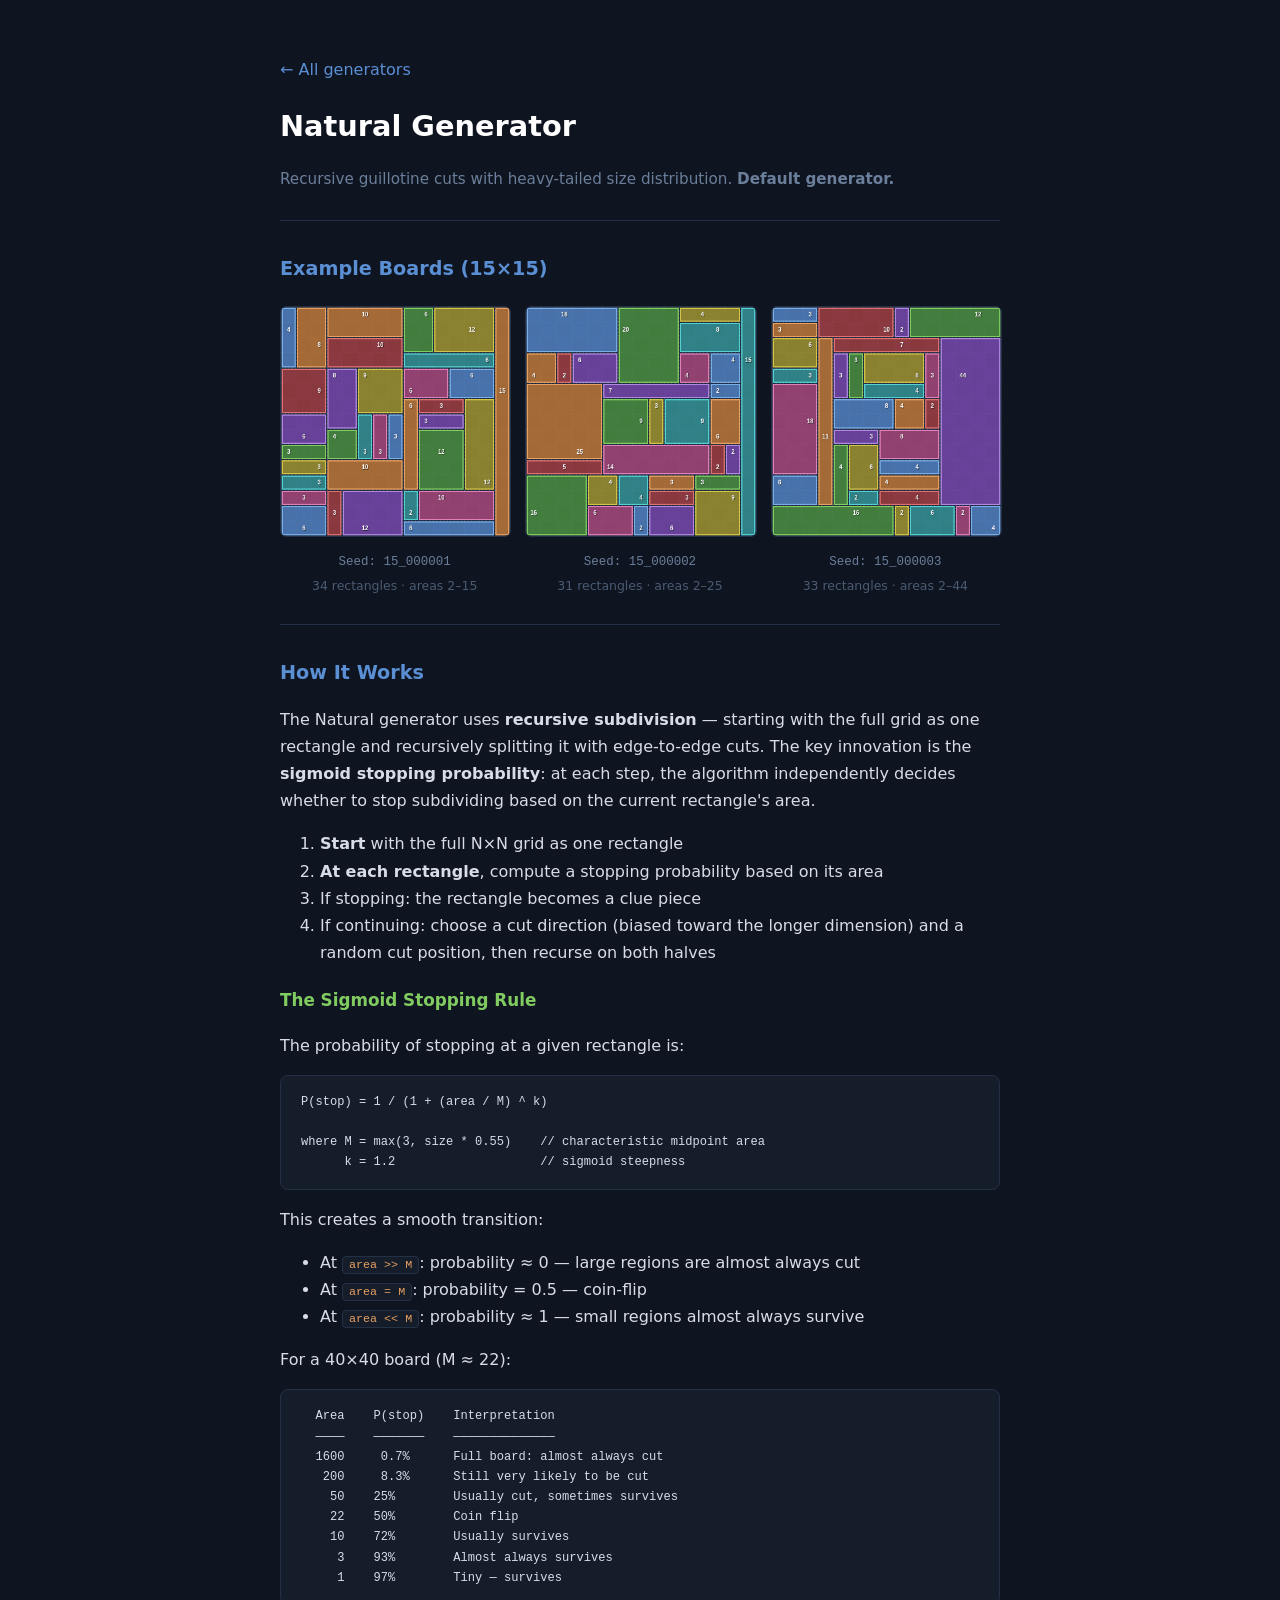
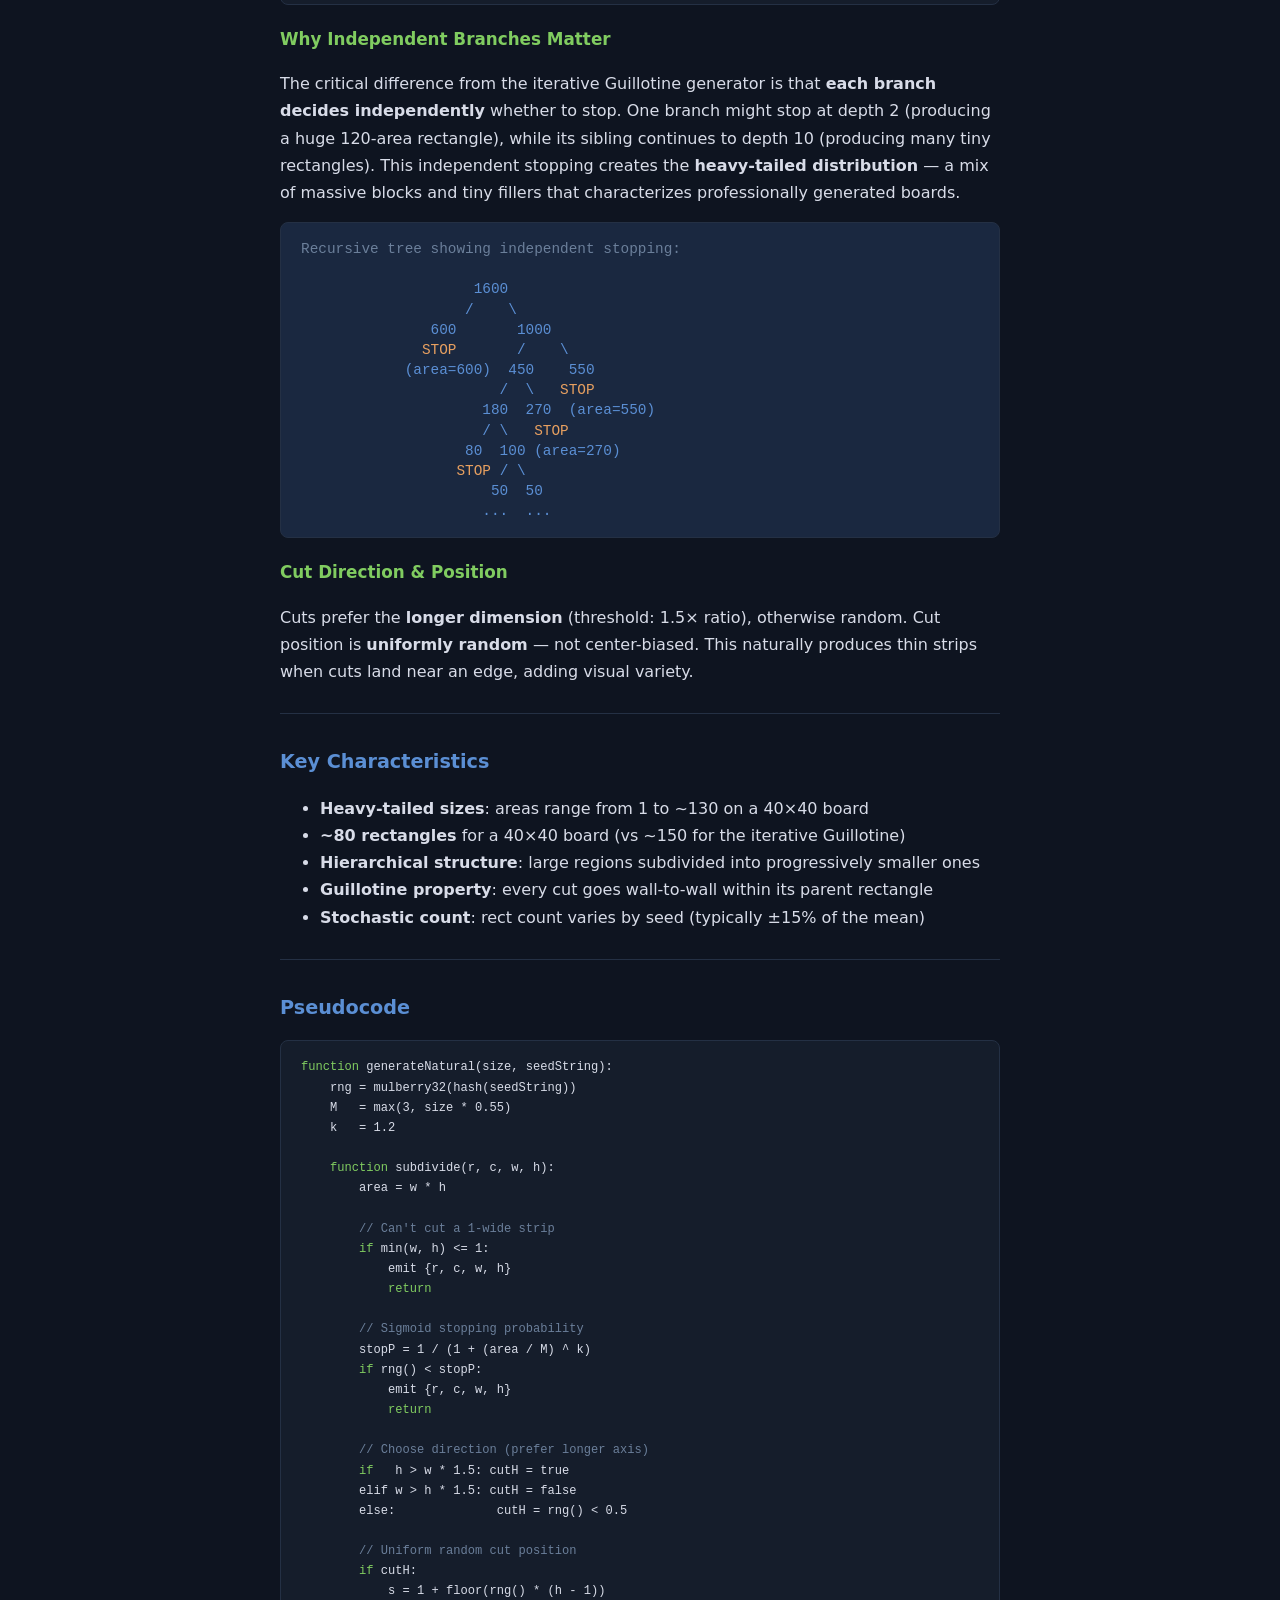
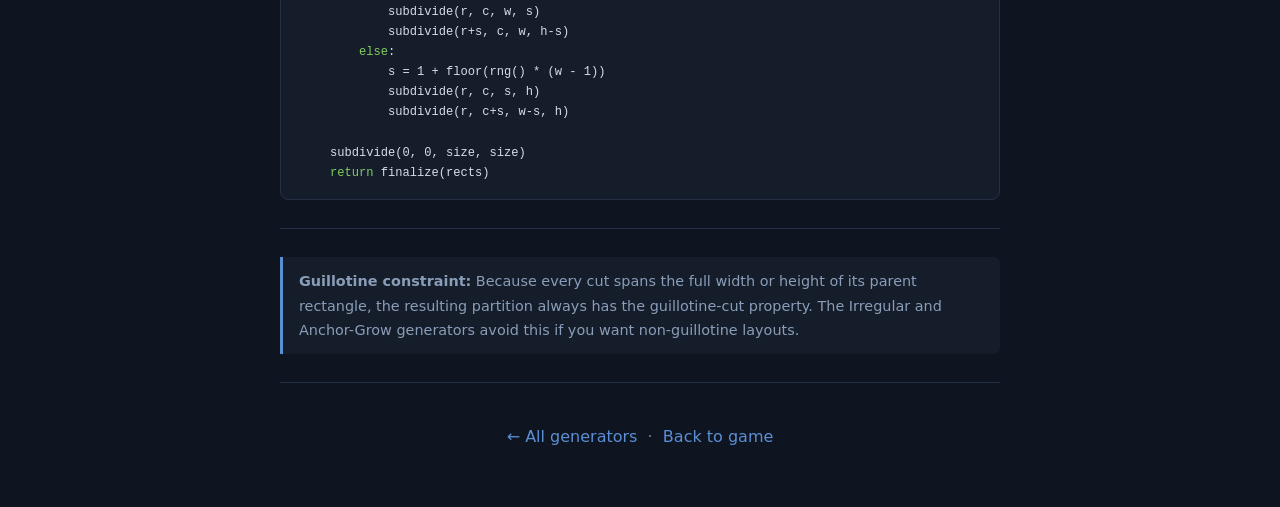
==== how-natural.html @ dd3a6237 "Initial upload" ====
<!DOCTYPE html>
<html lang="en">
<head>
  <meta charset="UTF-8">
  <meta name="viewport" content="width=device-width, initial-scale=1.0">
  <title>Natural Generator — Shikaku</title>
  <style>
    body { background: #0e1420; color: #d8dce8; font-family: 'Inter','Segoe UI',system-ui,sans-serif; max-width: 720px; margin: 0 auto; padding: 40px 24px; line-height: 1.7; }
    h1 { color: #fff; font-size: 1.8rem; margin-bottom: 4px; }
    h2 { color: #5b8fd4; font-size: 1.2rem; margin-top: 32px; }
    h3 { color: #80cc60; font-size: 1.05rem; margin-top: 20px; }
    a { color: #5b8fd4; text-decoration: none; } a:hover { text-decoration: underline; }
    hr { border: none; border-top: 1px solid #243044; margin: 28px 0; }
    .dim { color: #6b7f9a; }
    .subtitle { color: #6b7f9a; font-size: 0.95rem; margin-bottom: 0; }
    code { background: #151d2b; border: 1px solid #243044; border-radius: 4px; padding: 1px 6px; font-size: 0.9em; color: #e8a060; }
    pre { background: #151d2b; border: 1px solid #243044; border-radius: 8px; padding: 16px 20px; overflow-x: auto; font-size: 0.84rem; line-height: 1.5; color: #d8dce8; }
    pre code { background: none; border: none; padding: 0; color: inherit; }
    .green { color: #80cc60; } .highlight { color: #e8a060; }
    .note { background: #151d2b; border-left: 3px solid #5b8fd4; padding: 12px 16px; margin: 16px 0; border-radius: 0 6px 6px 0; font-size: 0.9rem; color: #8a9db8; }
    .boards { display: grid; grid-template-columns: repeat(auto-fit, minmax(200px, 1fr)); gap: 16px; margin: 20px 0; }
    .board-example { text-align: center; }
    .board-example canvas { border: 1px solid #243044; }
    .board-info { margin-top: 6px; display: flex; flex-direction: column; gap: 2px; }
    .board-seed { font-family: 'Consolas','SF Mono',monospace; font-size: 0.78rem; color: #6b7f9a; }
    .board-stats { font-size: 0.78rem; color: #4a5b72; }
    .diagram { background: #1a2840; border: 1px solid #243044; border-radius: 8px; padding: 16px 20px; font-family: monospace; font-size: 0.9rem; line-height: 1.4; white-space: pre; overflow-x: auto; color: #5b8fd4; margin: 16px 0; }
  </style>
</head>
<body>

<p><a href="how-generation-works.html">&larr; All generators</a></p>

<h1>Natural Generator</h1>
<p class="subtitle">Recursive guillotine cuts with heavy-tailed size distribution. <strong>Default generator.</strong></p>

<hr>

<h2>Example Boards (15&times;15)</h2>
<div class="boards" id="examples"></div>

<hr>

<h2>How It Works</h2>

<p>The Natural generator uses <strong>recursive subdivision</strong> — starting with the full grid as
one rectangle and recursively splitting it with edge-to-edge cuts. The key innovation is the
<strong>sigmoid stopping probability</strong>: at each step, the algorithm independently decides
whether to stop subdividing based on the current rectangle's area.</p>

<ol>
  <li><strong>Start</strong> with the full N&times;N grid as one rectangle</li>
  <li><strong>At each rectangle</strong>, compute a stopping probability based on its area</li>
  <li>If stopping: the rectangle becomes a clue piece</li>
  <li>If continuing: choose a cut direction (biased toward the longer dimension) and a
  random cut position, then recurse on both halves</li>
</ol>

<h3>The Sigmoid Stopping Rule</h3>

<p>The probability of stopping at a given rectangle is:</p>

<pre><code>P(stop) = 1 / (1 + (area / M) ^ k)

where M = max(3, size * 0.55)    // characteristic midpoint area
      k = 1.2                    // sigmoid steepness</code></pre>

<p>This creates a smooth transition:</p>
<ul>
  <li>At <code>area >> M</code>: probability &asymp; 0 — large regions are almost always cut</li>
  <li>At <code>area = M</code>: probability = 0.5 — coin-flip</li>
  <li>At <code>area << M</code>: probability &asymp; 1 — small regions almost always survive</li>
</ul>

<p>For a 40&times;40 board (M &asymp; 22):</p>
<pre><code>  Area    P(stop)    Interpretation
  ────    ───────    ──────────────
  1600     0.7%      Full board: almost always cut
   200     8.3%      Still very likely to be cut
    50    25%        Usually cut, sometimes survives
    22    50%        Coin flip
    10    72%        Usually survives
     3    93%        Almost always survives
     1    97%        Tiny — survives</code></pre>

<h3>Why Independent Branches Matter</h3>

<p>The critical difference from the iterative Guillotine generator is that <strong>each branch
decides independently</strong> whether to stop. One branch might stop at depth 2 (producing a
huge 120-area rectangle), while its sibling continues to depth 10 (producing many tiny
rectangles). This independent stopping creates the <strong>heavy-tailed distribution</strong> —
a mix of massive blocks and tiny fillers that characterizes professionally generated boards.</p>

<div class="diagram"><span class="dim">Recursive tree showing independent stopping:</span>

                    1600
                   /    \
               600       1000
              <span class="highlight">STOP</span>       /    \
            (area=600)  450    550
                       /  \   <span class="highlight">STOP</span>
                     180  270  (area=550)
                     / \   <span class="highlight">STOP</span>
                   80  100 (area=270)
                  <span class="highlight">STOP</span> / \
                      50  50
                     ...  ...</div>

<h3>Cut Direction &amp; Position</h3>

<p>Cuts prefer the <strong>longer dimension</strong> (threshold: 1.5&times; ratio), otherwise random.
Cut position is <strong>uniformly random</strong> — not center-biased. This naturally produces thin
strips when cuts land near an edge, adding visual variety.</p>

<hr>

<h2>Key Characteristics</h2>

<ul>
  <li><strong>Heavy-tailed sizes</strong>: areas range from 1 to ~130 on a 40&times;40 board</li>
  <li><strong>~80 rectangles</strong> for a 40&times;40 board (vs ~150 for the iterative Guillotine)</li>
  <li><strong>Hierarchical structure</strong>: large regions subdivided into progressively smaller ones</li>
  <li><strong>Guillotine property</strong>: every cut goes wall-to-wall within its parent rectangle</li>
  <li><strong>Stochastic count</strong>: rect count varies by seed (typically &plusmn;15% of the mean)</li>
</ul>

<hr>

<h2>Pseudocode</h2>

<pre><code><span class="green">function</span> generateNatural(size, seedString):
    rng = mulberry32(hash(seedString))
    M   = max(3, size * 0.55)
    k   = 1.2

    <span class="green">function</span> subdivide(r, c, w, h):
        area = w * h

        <span class="dim">// Can't cut a 1-wide strip</span>
        <span class="green">if</span> min(w, h) &lt;= 1:
            emit {r, c, w, h}
            <span class="green">return</span>

        <span class="dim">// Sigmoid stopping probability</span>
        stopP = 1 / (1 + (area / M) ^ k)
        <span class="green">if</span> rng() &lt; stopP:
            emit {r, c, w, h}
            <span class="green">return</span>

        <span class="dim">// Choose direction (prefer longer axis)</span>
        <span class="green">if</span>   h &gt; w * 1.5: cutH = true
        elif w &gt; h * 1.5: cutH = false
        else:              cutH = rng() &lt; 0.5

        <span class="dim">// Uniform random cut position</span>
        <span class="green">if</span> cutH:
            s = 1 + floor(rng() * (h - 1))
            subdivide(r, c, w, s)
            subdivide(r+s, c, w, h-s)
        <span class="green">else</span>:
            s = 1 + floor(rng() * (w - 1))
            subdivide(r, c, s, h)
            subdivide(r, c+s, w-s, h)

    subdivide(0, 0, size, size)
    <span class="green">return</span> finalize(rects)</code></pre>

<hr>

<div class="note">
<strong>Guillotine constraint:</strong> Because every cut spans the full width or height of its
parent rectangle, the resulting partition always has the guillotine-cut property. The Irregular
and Anchor-Grow generators avoid this if you want non-guillotine layouts.
</div>

<hr>

<p class="dim" style="text-align:center; margin-top: 40px;">
  <a href="how-generation-works.html">&larr; All generators</a> &nbsp;&middot;&nbsp;
  <a href="index.html">Back to game</a>
</p>

<script src="generator.js"></script>
<script src="board-preview.js"></script>
<script>
renderBoardSet('examples', 15, 'natural', ['15_000001', '15_000002', '15_000003']);
</script>
</body>
</html>
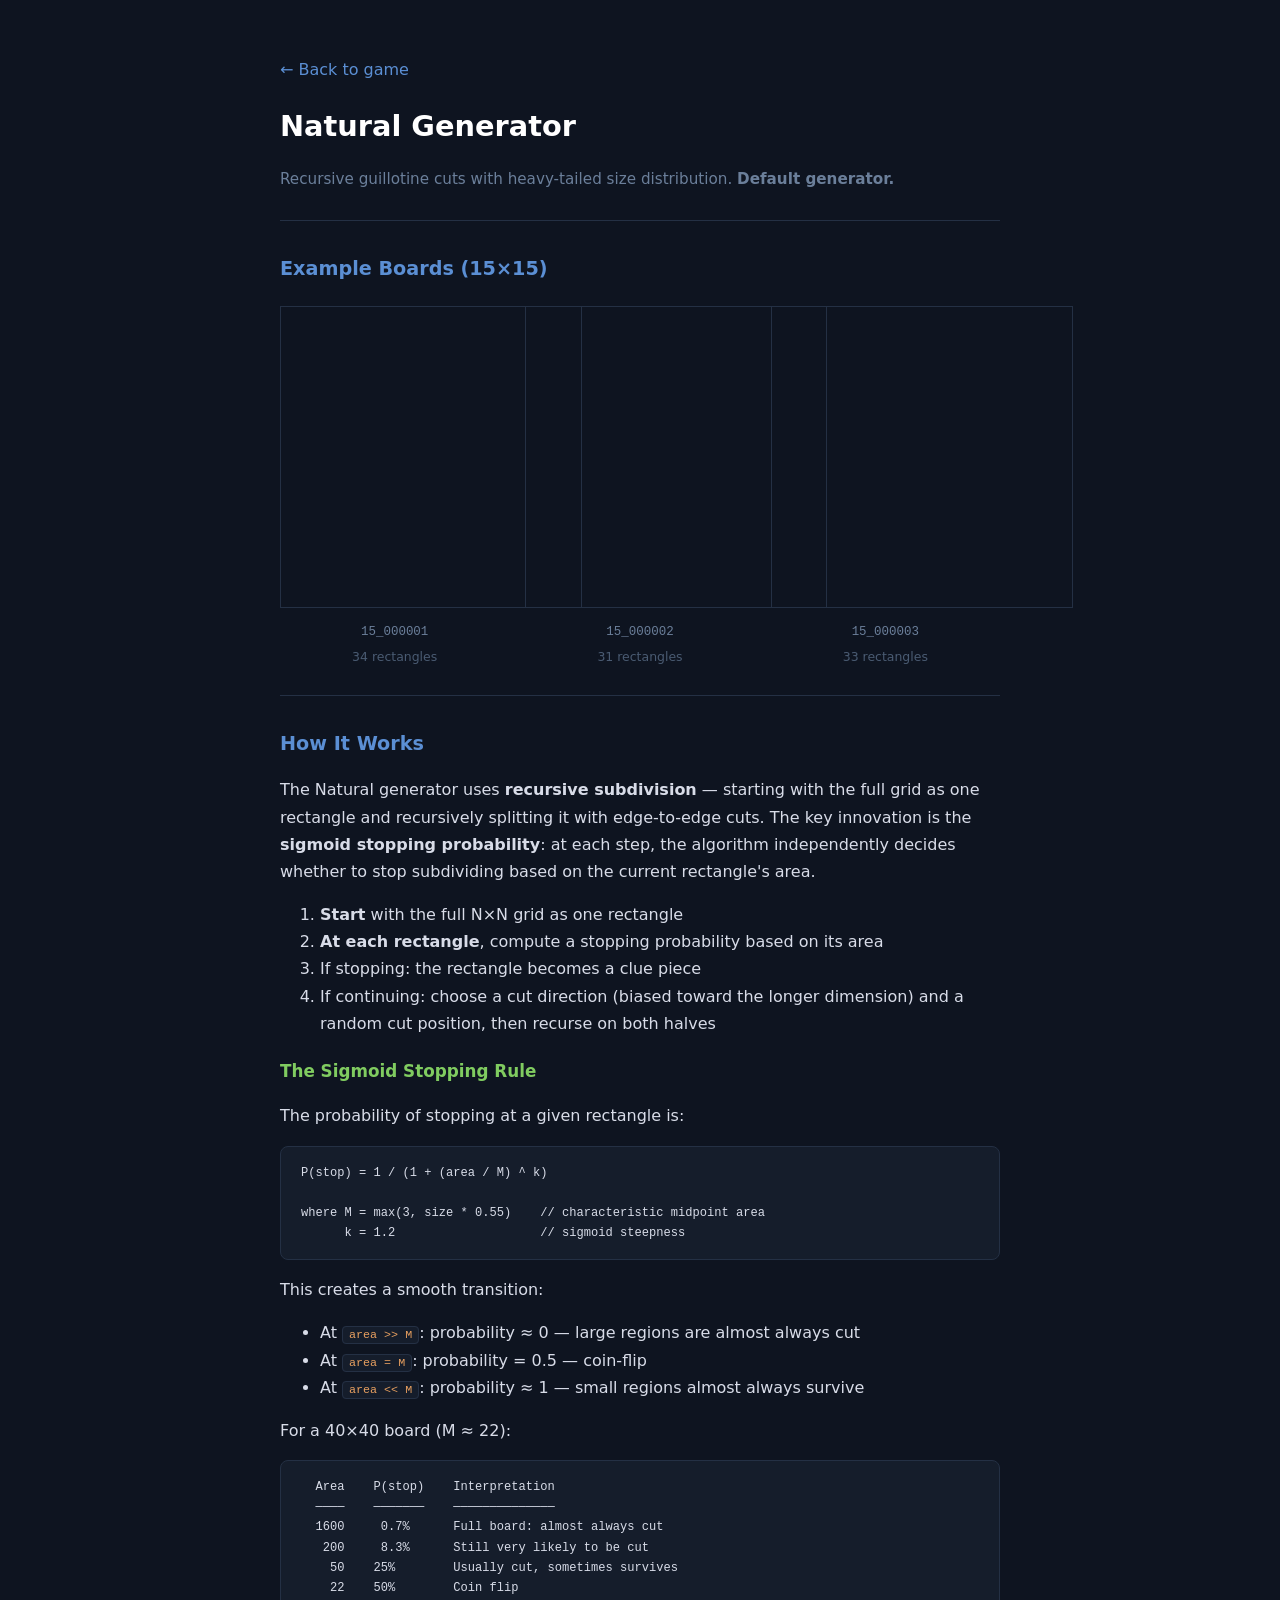
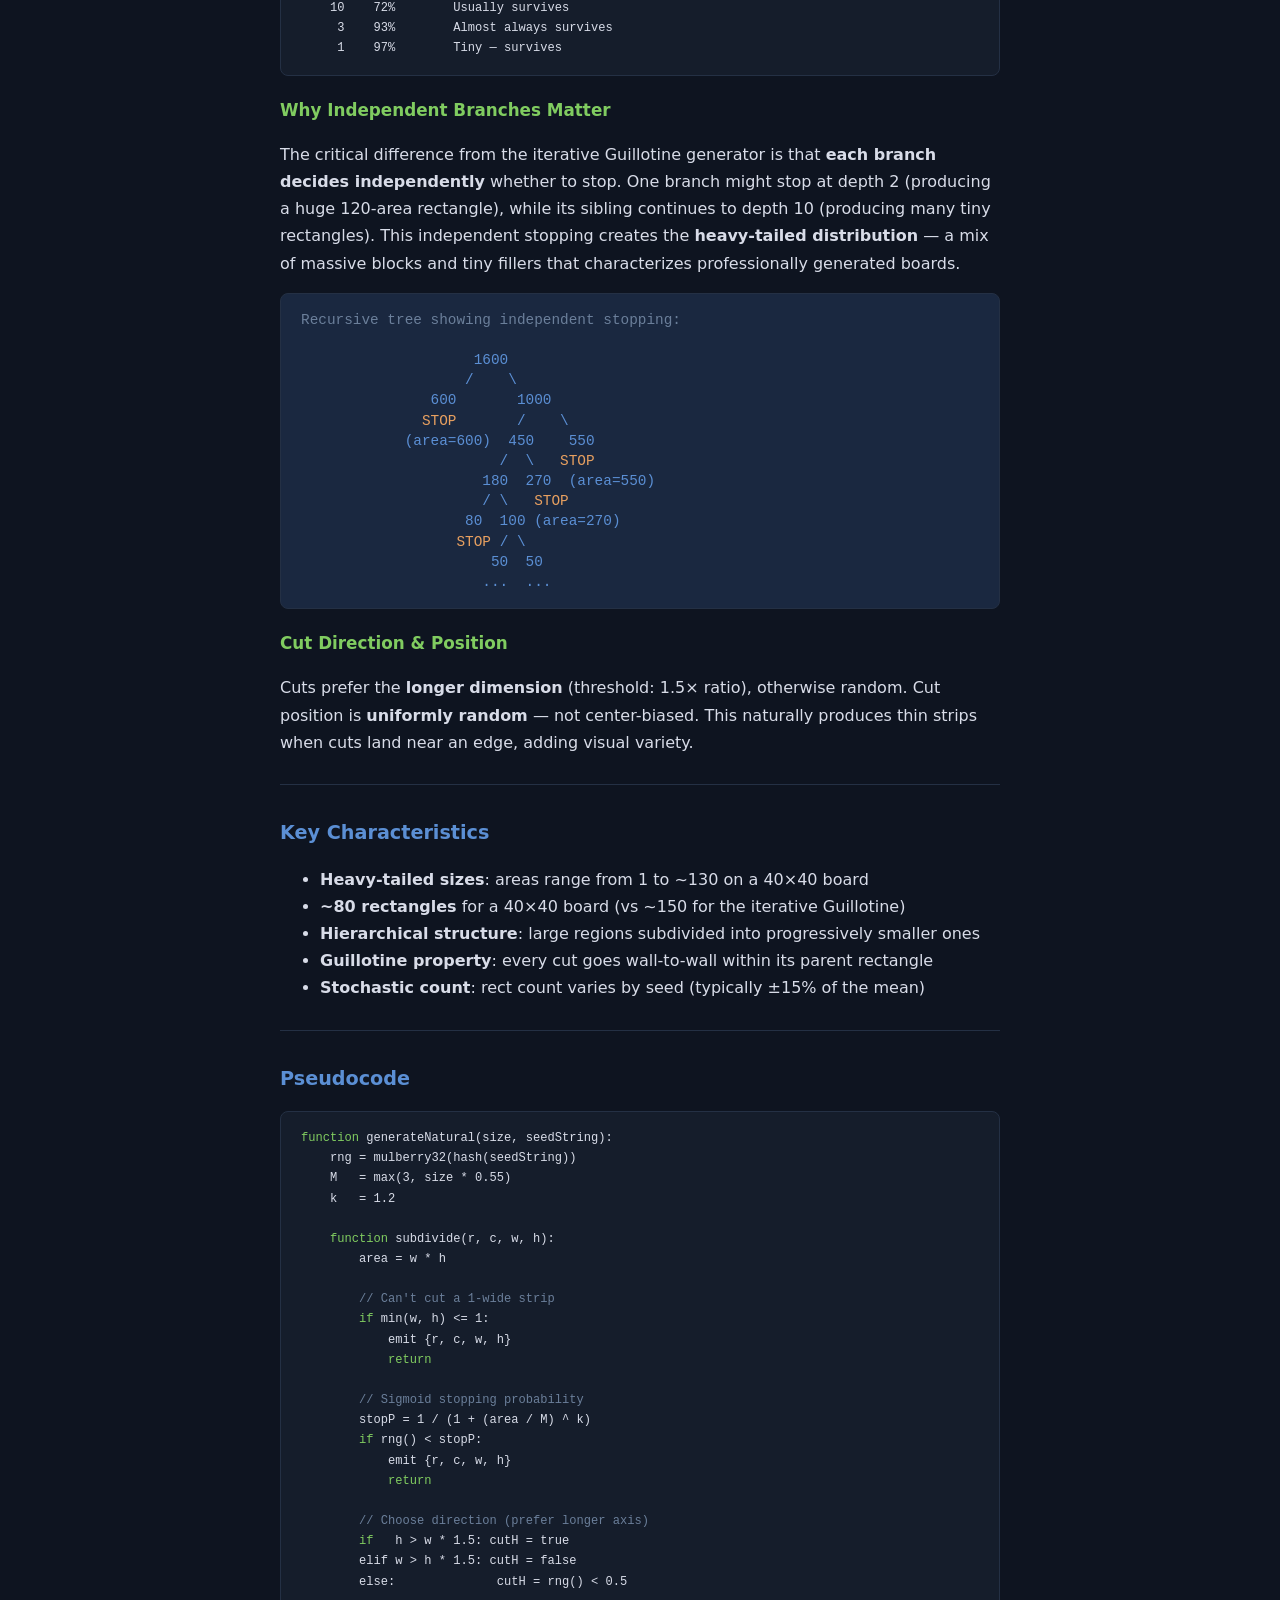
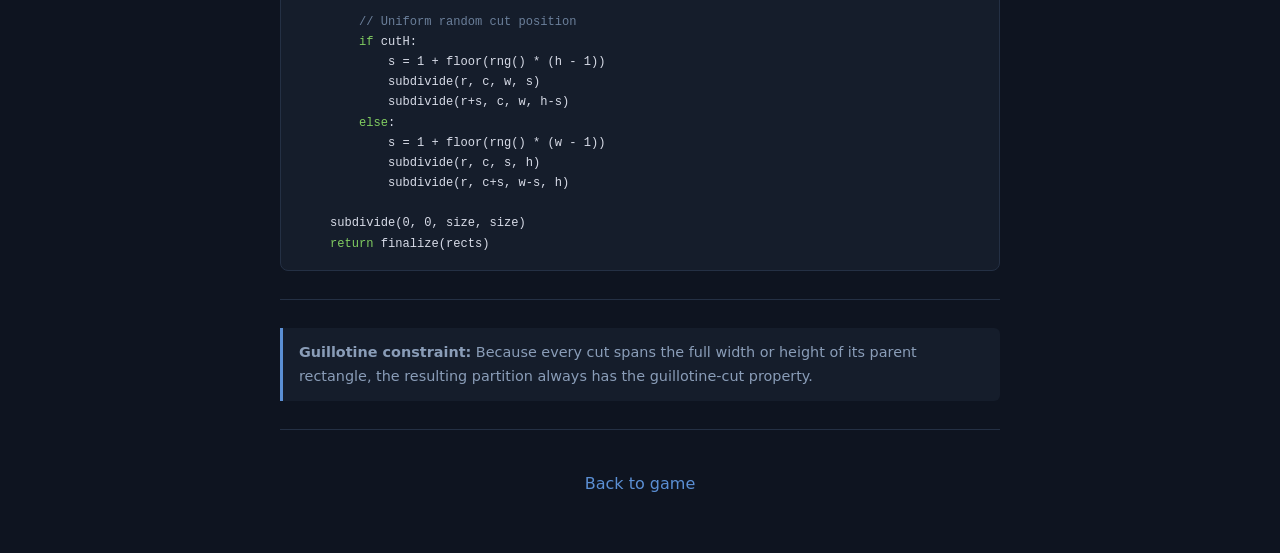
==== commit 92c6b9c9: "update" ====
--- a/how-natural.html
+++ b/how-natural.html
@@ -29,7 +29,7 @@
 </head>
 <body>
 
-<p><a href="how-generation-works.html">&larr; All generators</a></p>
+<p><a href="index.html">&larr; Back to game</a></p>
 
 <h1>Natural Generator</h1>
 <p class="subtitle">Recursive guillotine cuts with heavy-tailed size distribution. <strong>Default generator.</strong></p>
@@ -169,21 +169,78 @@
 
 <div class="note">
 <strong>Guillotine constraint:</strong> Because every cut spans the full width or height of its
-parent rectangle, the resulting partition always has the guillotine-cut property. The Irregular
-and Anchor-Grow generators avoid this if you want non-guillotine layouts.
+parent rectangle, the resulting partition always has the guillotine-cut property.
 </div>
 
 <hr>
 
 <p class="dim" style="text-align:center; margin-top: 40px;">
-  <a href="how-generation-works.html">&larr; All generators</a> &nbsp;&middot;&nbsp;
   <a href="index.html">Back to game</a>
 </p>
 
 <script src="generator.js"></script>
-<script src="board-preview.js"></script>
 <script>
-renderBoardSet('examples', 15, 'natural', ['15_000001', '15_000002', '15_000003']);
+// Inline board preview rendering
+(function() {
+  const container = document.getElementById('examples');
+  const seeds = ['15_000001', '15_000002', '15_000003'];
+  const size = 15;
+  const CELL_PX = 20;
+  const px = size * CELL_PX;
+
+  const COLORS = [
+    { fill: 'rgba(255,210,70,0.82)',  stroke: '#ffd246' },
+    { fill: 'rgba(110,215,130,0.82)', stroke: '#6ed782' },
+    { fill: 'rgba(130,190,255,0.82)', stroke: '#82beff' },
+    { fill: 'rgba(255,150,170,0.82)', stroke: '#ff96aa' },
+    { fill: 'rgba(200,165,255,0.82)', stroke: '#c8a5ff' },
+    { fill: 'rgba(255,175,90,0.82)',  stroke: '#ffaf5a' },
+    { fill: 'rgba(140,230,210,0.82)', stroke: '#8ce6d2' },
+    { fill: 'rgba(255,215,150,0.82)', stroke: '#ffd796' },
+  ];
+
+  for (const seed of seeds) {
+    const puzzle = generatePuzzle(size, seed);
+    const div = document.createElement('div');
+    div.className = 'board-example';
+    const c = document.createElement('canvas');
+    c.width = px; c.height = px;
+    c.style.width = px + 'px'; c.style.height = px + 'px';
+    const cx = c.getContext('2d');
+
+    // Draw checkerboard
+    for (let r = 0; r < size; r++)
+      for (let col = 0; col < size; col++) {
+        cx.fillStyle = (r + col) % 2 === 0 ? '#1a2840' : '#192538';
+        cx.fillRect(col * CELL_PX, r * CELL_PX, CELL_PX, CELL_PX);
+      }
+
+    // Draw solution rects
+    puzzle.clues.forEach((cl, i) => {
+      const color = COLORS[i % COLORS.length];
+      const m = 1.5;
+      cx.fillStyle = color.fill;
+      cx.fillRect(cl.c * CELL_PX + m, cl.r * CELL_PX + m, cl.w * CELL_PX - m * 2, cl.h * CELL_PX - m * 2);
+      cx.strokeStyle = color.stroke;
+      cx.lineWidth = 1.5;
+      cx.strokeRect(cl.c * CELL_PX + m, cl.r * CELL_PX + m, cl.w * CELL_PX - m * 2, cl.h * CELL_PX - m * 2);
+    });
+
+    // Draw clue numbers
+    const fontSize = Math.round(CELL_PX * 0.38);
+    cx.font = `bold ${fontSize}px "Segoe UI", Arial, sans-serif`;
+    cx.textAlign = 'center';
+    cx.textBaseline = 'middle';
+    for (const cl of puzzle.clues) {
+      cx.fillStyle = '#fff';
+      cx.fillText(String(cl.area), (cl.numC + 0.5) * CELL_PX, (cl.numR + 0.5) * CELL_PX);
+    }
+
+    div.appendChild(c);
+    div.innerHTML += `<div class="board-info"><span class="board-seed">${seed}</span><span class="board-stats">${puzzle.clues.length} rectangles</span></div>`;
+    container.appendChild(div);
+  }
+})();
 </script>
 </body>
 </html>
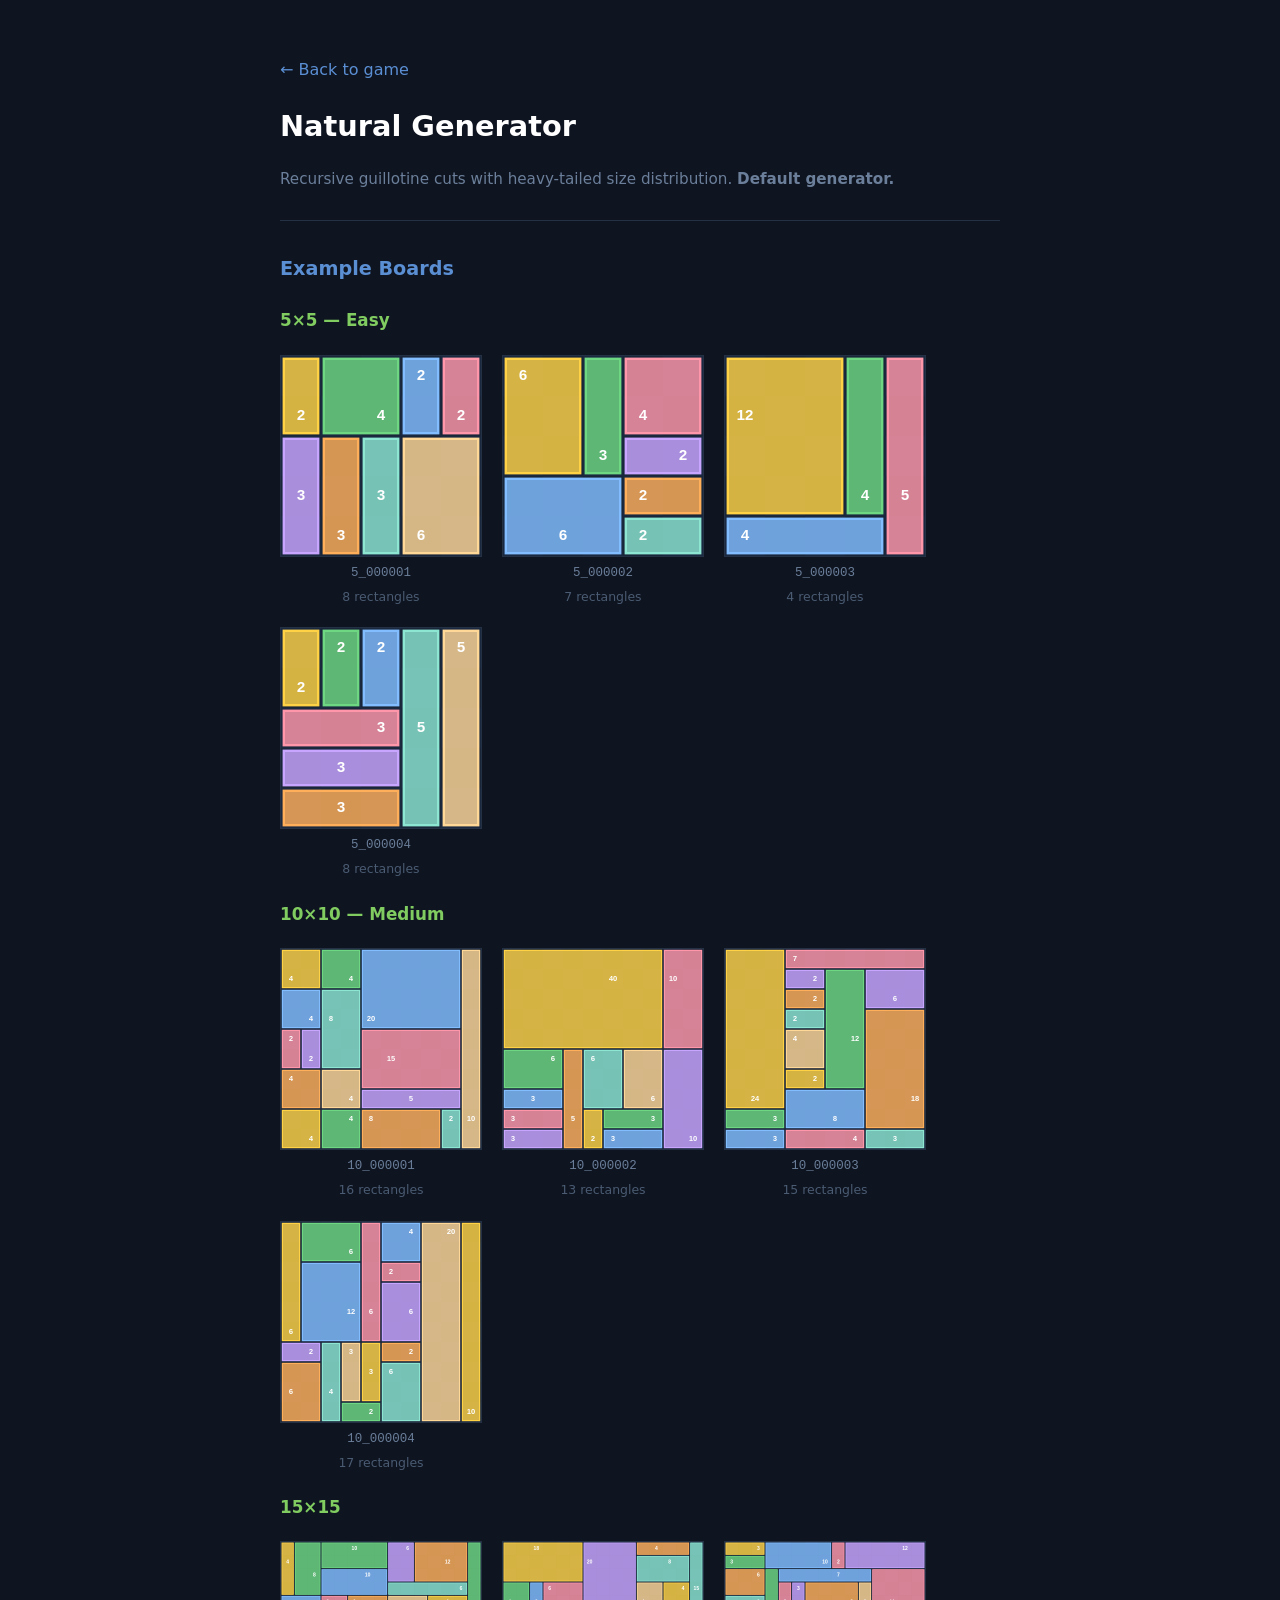
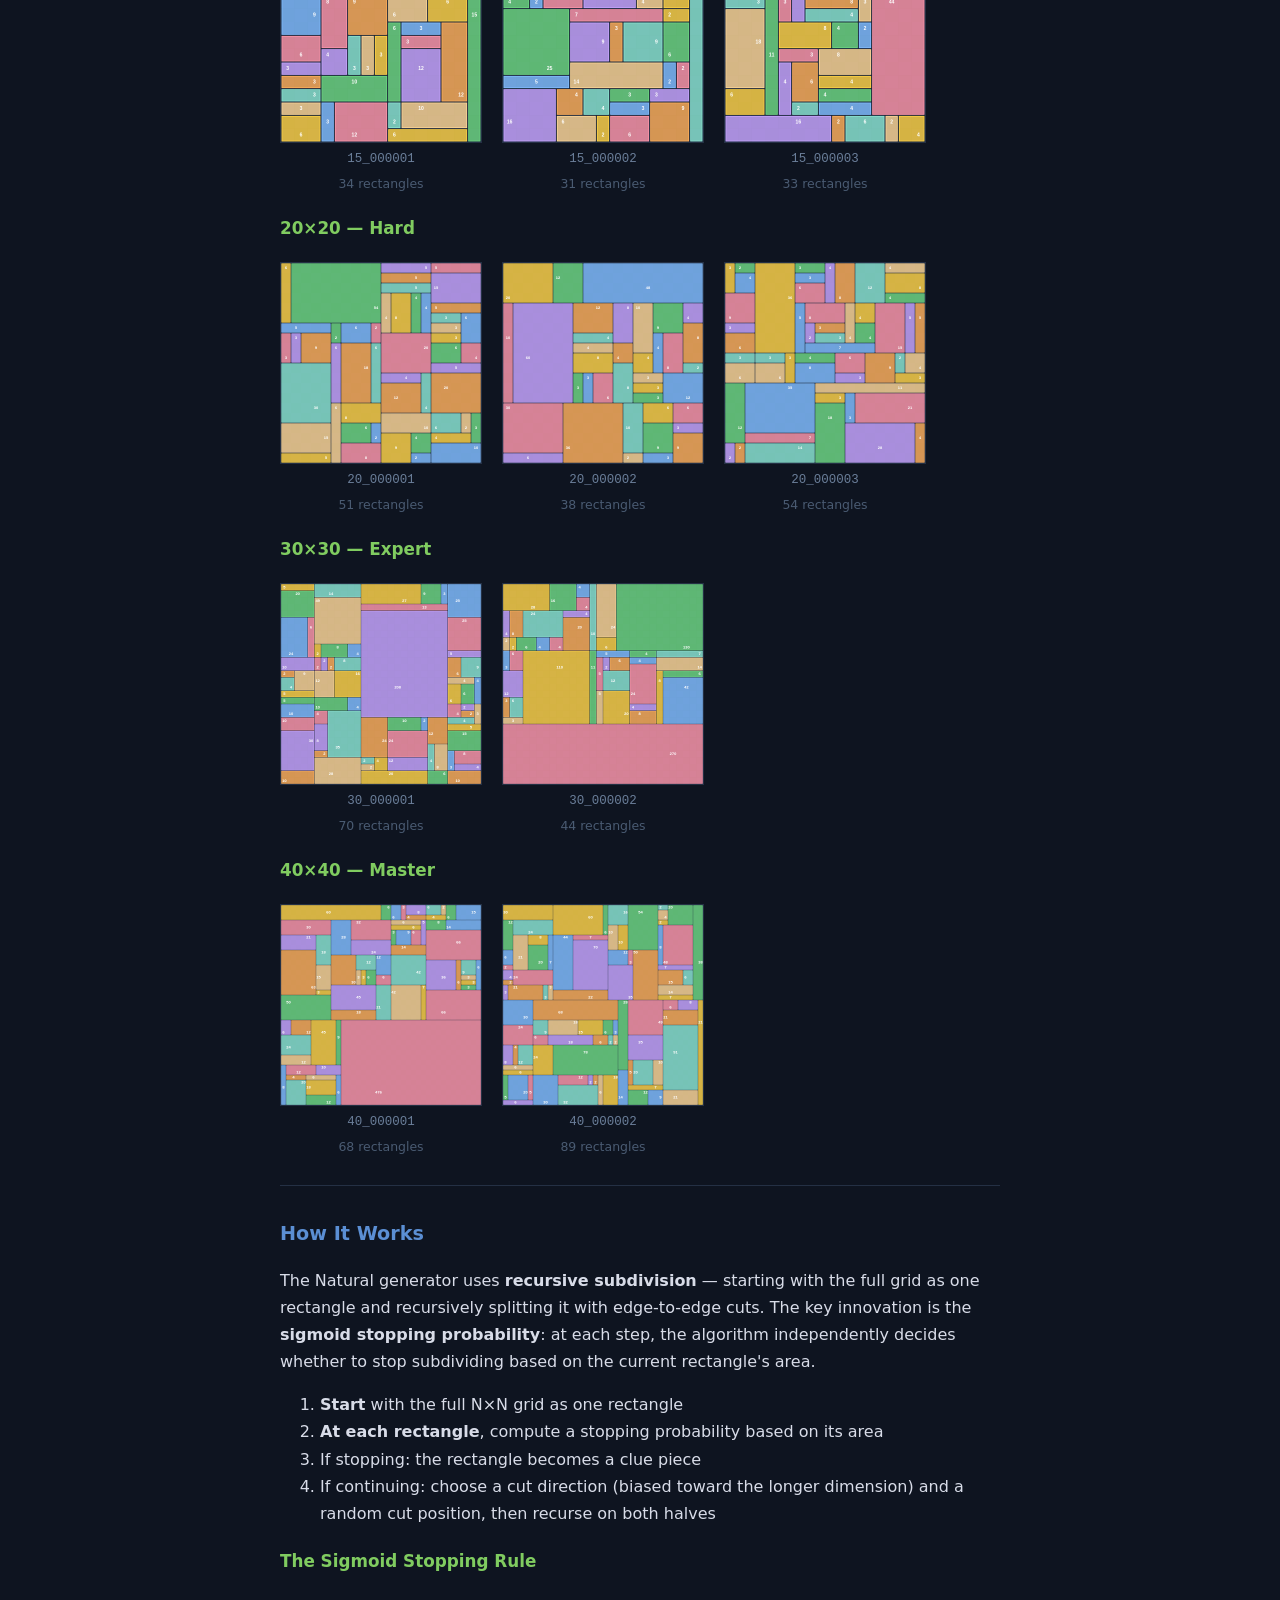
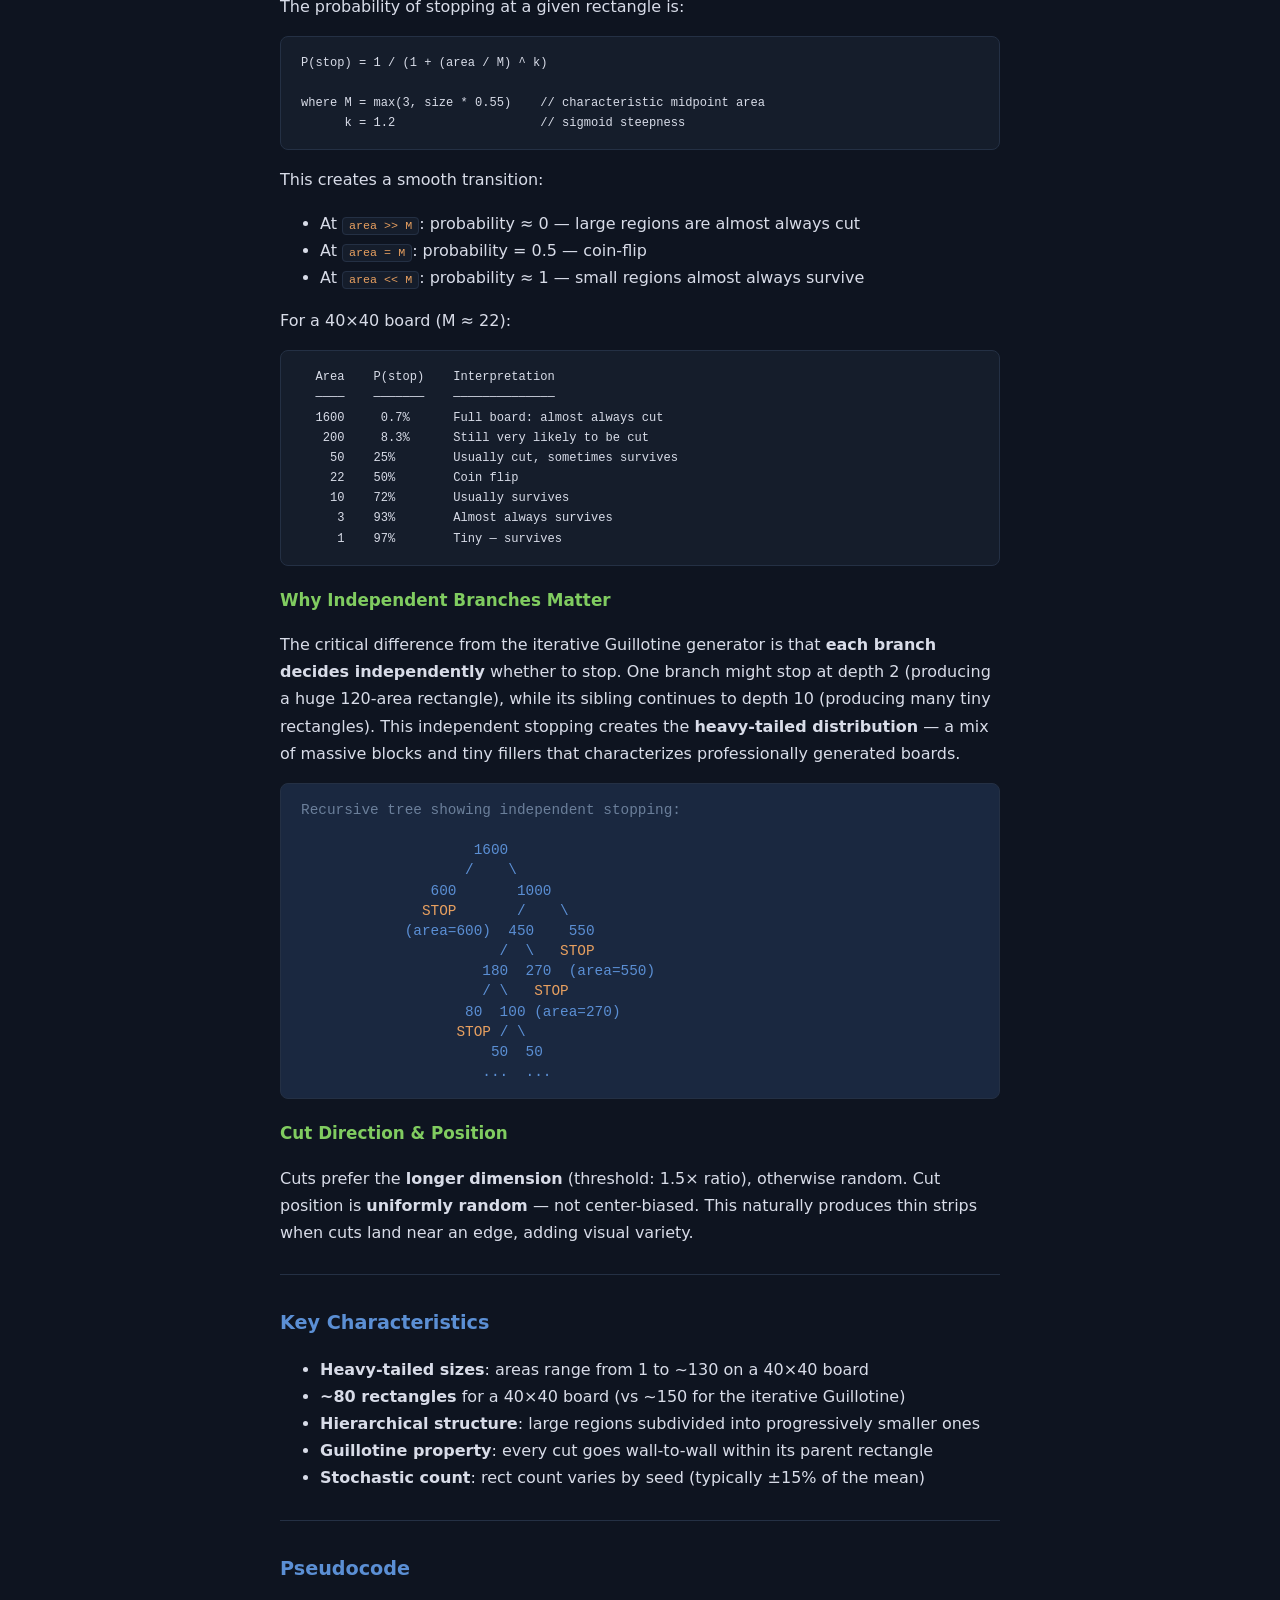
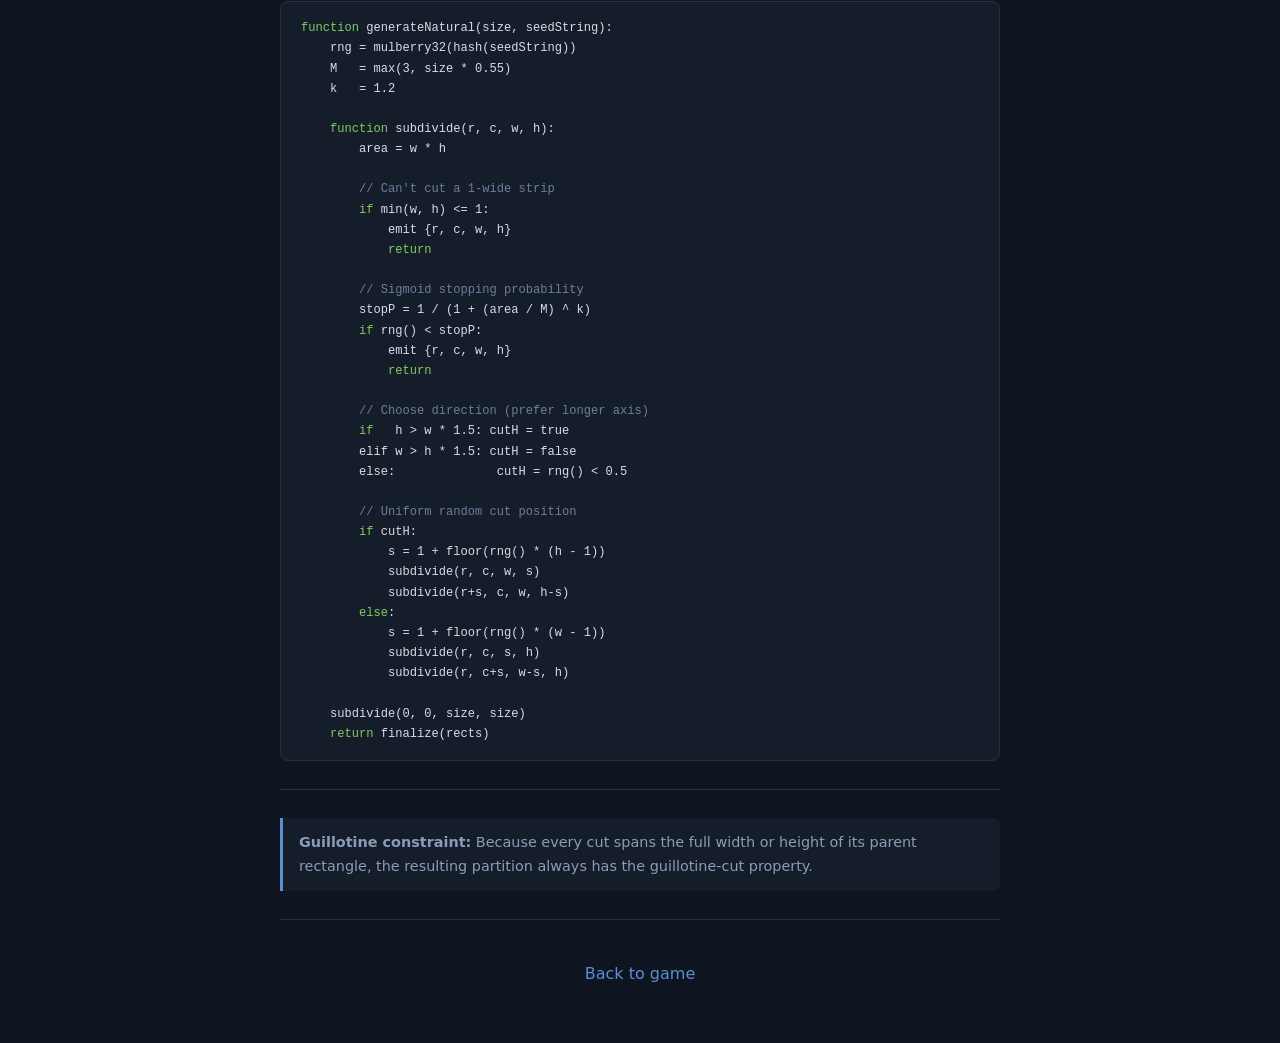
==== commit abd3d42a: "updated how it works" ====
--- a/how-natural.html
+++ b/how-natural.html
@@ -18,9 +18,9 @@
     pre code { background: none; border: none; padding: 0; color: inherit; }
     .green { color: #80cc60; } .highlight { color: #e8a060; }
     .note { background: #151d2b; border-left: 3px solid #5b8fd4; padding: 12px 16px; margin: 16px 0; border-radius: 0 6px 6px 0; font-size: 0.9rem; color: #8a9db8; }
-    .boards { display: grid; grid-template-columns: repeat(auto-fit, minmax(200px, 1fr)); gap: 16px; margin: 20px 0; }
-    .board-example { text-align: center; }
-    .board-example canvas { border: 1px solid #243044; }
+    .boards { display: flex; flex-wrap: wrap; gap: 20px; margin: 20px 0; }
+    .board-example { text-align: center; flex: 0 0 auto; }
+    .board-example canvas { border: 1px solid #243044; display: block; }
     .board-info { margin-top: 6px; display: flex; flex-direction: column; gap: 2px; }
     .board-seed { font-family: 'Consolas','SF Mono',monospace; font-size: 0.78rem; color: #6b7f9a; }
     .board-stats { font-size: 0.78rem; color: #4a5b72; }
@@ -36,8 +36,25 @@
 
 <hr>
 
-<h2>Example Boards (15&times;15)</h2>
-<div class="boards" id="examples"></div>
+<h2>Example Boards</h2>
+
+<h3>5&times;5 — Easy</h3>
+<div class="boards" id="examples5"></div>
+
+<h3>10&times;10 — Medium</h3>
+<div class="boards" id="examples10"></div>
+
+<h3>15&times;15</h3>
+<div class="boards" id="examples15"></div>
+
+<h3>20&times;20 — Hard</h3>
+<div class="boards" id="examples20"></div>
+
+<h3>30&times;30 — Expert</h3>
+<div class="boards" id="examples30"></div>
+
+<h3>40&times;40 — Master</h3>
+<div class="boards" id="examples40"></div>
 
 <hr>
 
@@ -182,12 +199,6 @@
 <script>
 // Inline board preview rendering
 (function() {
-  const container = document.getElementById('examples');
-  const seeds = ['15_000001', '15_000002', '15_000003'];
-  const size = 15;
-  const CELL_PX = 20;
-  const px = size * CELL_PX;
-
   const COLORS = [
     { fill: 'rgba(255,210,70,0.82)',  stroke: '#ffd246' },
     { fill: 'rgba(110,215,130,0.82)', stroke: '#6ed782' },
@@ -199,46 +210,68 @@
     { fill: 'rgba(255,215,150,0.82)', stroke: '#ffd796' },
   ];
 
-  for (const seed of seeds) {
-    const puzzle = generatePuzzle(size, seed);
-    const div = document.createElement('div');
-    div.className = 'board-example';
-    const c = document.createElement('canvas');
-    c.width = px; c.height = px;
-    c.style.width = px + 'px'; c.style.height = px + 'px';
-    const cx = c.getContext('2d');
-
-    // Draw checkerboard
-    for (let r = 0; r < size; r++)
-      for (let col = 0; col < size; col++) {
-        cx.fillStyle = (r + col) % 2 === 0 ? '#1a2840' : '#192538';
-        cx.fillRect(col * CELL_PX, r * CELL_PX, CELL_PX, CELL_PX);
+  const BOARD_DISPLAY = 200; // target display size in px
+
+  const groups = [
+    { containerId: 'examples5',  size: 5,  seeds: ['5_000001','5_000002','5_000003','5_000004'] },
+    { containerId: 'examples10', size: 10, seeds: ['10_000001','10_000002','10_000003','10_000004'] },
+    { containerId: 'examples15', size: 15, seeds: ['15_000001','15_000002','15_000003'] },
+    { containerId: 'examples20', size: 20, seeds: ['20_000001','20_000002','20_000003'] },
+    { containerId: 'examples30', size: 30, seeds: ['30_000001','30_000002'] },
+    { containerId: 'examples40', size: 40, seeds: ['40_000001','40_000002'] },
+  ];
+
+  for (const { containerId, size, seeds } of groups) {
+    const container = document.getElementById(containerId);
+    // Use 2x resolution for crispness, display at BOARD_DISPLAY px
+    const scale = 2;
+    const cellPx = (BOARD_DISPLAY * scale) / size;
+    const canvasPx = size * cellPx;
+
+    for (const seed of seeds) {
+      const puzzle = generatePuzzle(size, seed);
+      const div = document.createElement('div');
+      div.className = 'board-example';
+      const c = document.createElement('canvas');
+      c.width = canvasPx; c.height = canvasPx;
+      c.style.width = BOARD_DISPLAY + 'px'; c.style.height = BOARD_DISPLAY + 'px';
+      const cx = c.getContext('2d');
+
+      // Draw checkerboard
+      for (let r = 0; r < size; r++)
+        for (let col = 0; col < size; col++) {
+          cx.fillStyle = (r + col) % 2 === 0 ? '#1a2840' : '#192538';
+          cx.fillRect(col * cellPx, r * cellPx, cellPx, cellPx);
+        }
+
+      // Draw solution rects
+      puzzle.clues.forEach((cl, i) => {
+        const color = COLORS[i % COLORS.length];
+        const m = Math.max(1, cellPx * 0.07);
+        cx.fillStyle = color.fill;
+        cx.fillRect(cl.c * cellPx + m, cl.r * cellPx + m, cl.w * cellPx - m * 2, cl.h * cellPx - m * 2);
+        cx.strokeStyle = color.stroke;
+        cx.lineWidth = Math.max(1, cellPx * 0.06);
+        cx.strokeRect(cl.c * cellPx + m, cl.r * cellPx + m, cl.w * cellPx - m * 2, cl.h * cellPx - m * 2);
+      });
+
+      // Draw clue numbers
+      const fontSize = Math.max(8, Math.round(cellPx * 0.38));
+      cx.font = `bold ${fontSize}px "Segoe UI", Arial, sans-serif`;
+      cx.textAlign = 'center';
+      cx.textBaseline = 'middle';
+      for (const cl of puzzle.clues) {
+        cx.fillStyle = '#fff';
+        cx.fillText(String(cl.area), (cl.numC + 0.5) * cellPx, (cl.numR + 0.5) * cellPx);
       }
 
-    // Draw solution rects
-    puzzle.clues.forEach((cl, i) => {
-      const color = COLORS[i % COLORS.length];
-      const m = 1.5;
-      cx.fillStyle = color.fill;
-      cx.fillRect(cl.c * CELL_PX + m, cl.r * CELL_PX + m, cl.w * CELL_PX - m * 2, cl.h * CELL_PX - m * 2);
-      cx.strokeStyle = color.stroke;
-      cx.lineWidth = 1.5;
-      cx.strokeRect(cl.c * CELL_PX + m, cl.r * CELL_PX + m, cl.w * CELL_PX - m * 2, cl.h * CELL_PX - m * 2);
-    });
-
-    // Draw clue numbers
-    const fontSize = Math.round(CELL_PX * 0.38);
-    cx.font = `bold ${fontSize}px "Segoe UI", Arial, sans-serif`;
-    cx.textAlign = 'center';
-    cx.textBaseline = 'middle';
-    for (const cl of puzzle.clues) {
-      cx.fillStyle = '#fff';
-      cx.fillText(String(cl.area), (cl.numC + 0.5) * CELL_PX, (cl.numR + 0.5) * CELL_PX);
+      div.appendChild(c);
+      const info = document.createElement('div');
+      info.className = 'board-info';
+      info.innerHTML = `<span class="board-seed">${seed}</span><span class="board-stats">${puzzle.clues.length} rectangles</span>`;
+      div.appendChild(info);
+      container.appendChild(div);
     }
-
-    div.appendChild(c);
-    div.innerHTML += `<div class="board-info"><span class="board-seed">${seed}</span><span class="board-stats">${puzzle.clues.length} rectangles</span></div>`;
-    container.appendChild(div);
   }
 })();
 </script>
